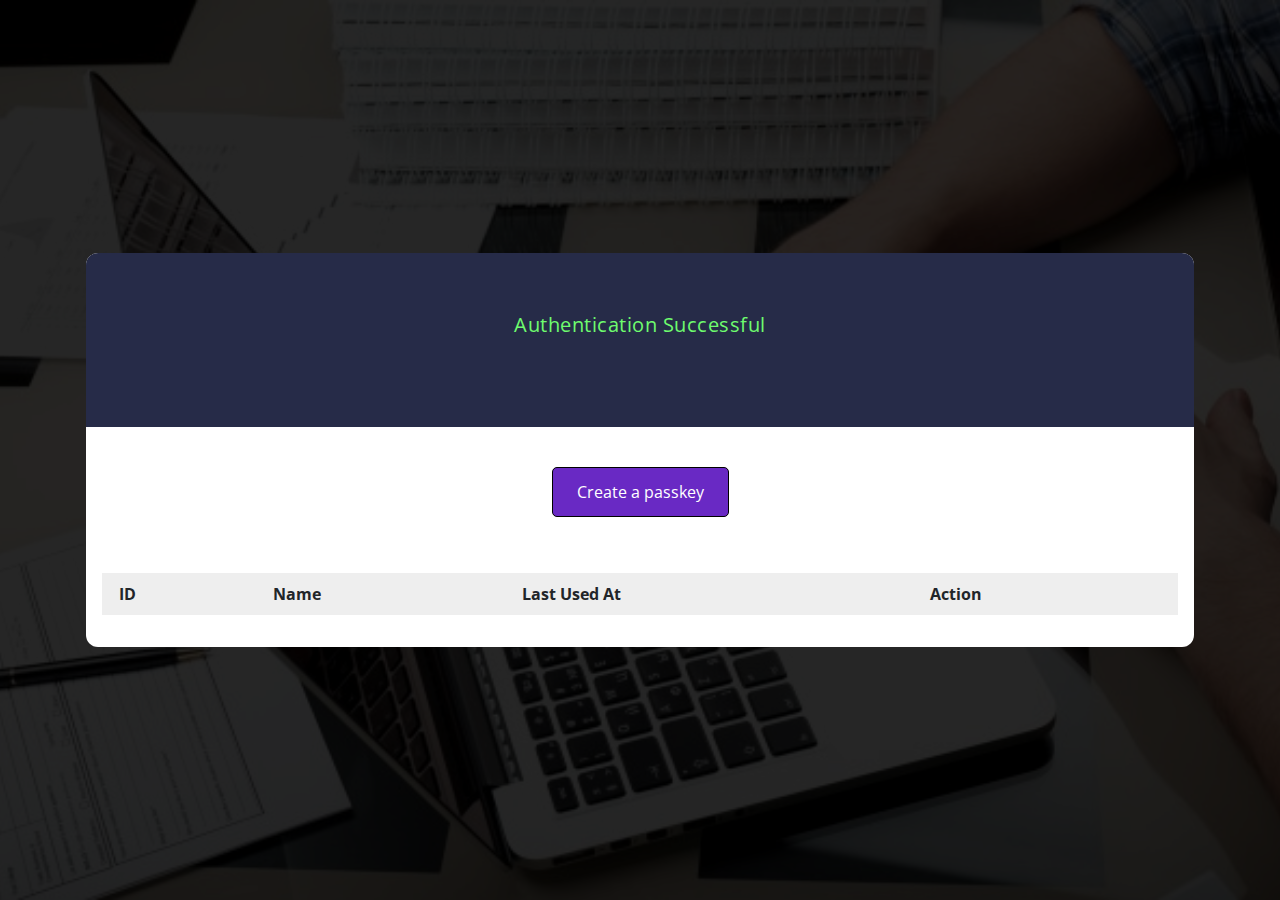
==== profile.html @ e6ddd239 "Initial code" ====
<!doctype html>
<html lang="en">
<head>
    <meta charset="utf-8">
    <meta name="viewport" content="width=device-width, initial-scale=1, shrink-to-fit=no">
    <meta name="description" content="">
    <meta name="author" content="">

    <link href="assets/css/bootstrap.min.css" rel="stylesheet">
    <link href="assets/css/font-awesome.min.css" rel="stylesheet">
    <link href="assets/css/style.css" rel="stylesheet">

    <title>Form</title>

    <script charset="UTF-8" src="https://devmicrocenter.mojoauth.com/cdn/js/mojoauth.min.js"></script>
</head>
<body>
<section class="_form_05">
    <div class="container">
        <div class="row">
            <div class="col-12">
                <div class="_form-05-box">
                        <div>
                            <div class="form-05-box-a">
                                <div class="_form_05_logo">
                                    <h2 style="color: #6efc6e;">Authentication Successful</h2>
                                    <p id="tok" style="word-wrap: break-word;">
                                        eyJhbGciOiJSUzI1NiIsImtpZCI6Il9XUHB6bUdWIiwidHlwIjoiSldUIn0.[base64].[base64]</p>
                                </div>
                            </div>
                        </div>
                        <div class="form-group">
                            <div class="_form_05_logo">
                                <button class="_btn_04" onclick="addPassKey()">
                                    Create a passkey
                                </button>
                            </div>
                        </div>

                        <div class="table">
                        <table id="tab">
                            <tr>
                                <th>ID</th>
                                <th>Name</th>
                                <th>Last Used At</th>
                                <th>Action</th>
                            </tr>
                        </table>
                        </div>
                        <!-- <div class="col-sm-7 _nb-pl">
                          <div class="_mn_df">
                            <div class="main-head">
                              <h2>Welcome to MojoAuth</h2>
                            </div>

                            <div class="form-group">
                              <input type="email" name="email" class="form-control" type="text" placeholder="Email / Phone" required="" aria-required="true">
                            </div>



                            <div class="form-group">
                              <div class="_btn_04">
                                <a href="#">One Click Sign in</a>
                              </div>
                            </div>
                            <div class="form-group">
                              <div class="_btn_04" style="background-color: #091e16;">
                                <a href="#">Sign in with a Passkey</a>
                              </div>
                            </div>
                          </div>
                        </div> -->
                    
                </div>
            </div>
        </div>
    </div>
</section>
</body>
</html>

<script>
    const accessToken = sessionStorage.getItem("access_token");
    const identifier = sessionStorage.getItem("identifier");
    console.log(accessToken)
    // document.getElementById("tok").innerHTML = accessToken;
    document.getElementById("tok").innerHTML = identifier;

    const mojoauth = new MojoAuth("test-d00a21fd-d46e-46ed-b4ed-b80b20b4a4f6");

    mojoauth.getPasskeyCredentials(accessToken).then(response => {
        console.log(response);
        if (response.length > 0) {
            for (let i = 0; i < response.length; i++) {
                const element = response[i];

                const tr = document.createElement('tr');
                const td = document.createElement('td');
                td.appendChild(document.createTextNode(element.id.substr(element.id.length - 6)))
                tr.appendChild(td);

                const td2 = document.createElement('td');
                const name = element.name ? element.name : `passkey-${element.public_key.substr(element.public_key.length - 6)}`;
                td2.appendChild(document.createTextNode(name));
                tr.appendChild(td2);

                const td3 = document.createElement('td');
                td3.appendChild(document.createTextNode(element.last_used_at))
                tr.appendChild(td3);

                const td4 = document.createElement('td');
                const renameBtn = document.createElement("BUTTON");
                renameBtn.appendChild(document.createTextNode("Rename"));
                renameBtn.setAttribute("onclick", "handleRenameCred('" + element.id + "');");
                renameBtn.setAttribute("class", "rename");

                const deleteBtn = document.createElement("BUTTON");
                deleteBtn.appendChild(document.createTextNode("Delete"));
                deleteBtn.setAttribute("onclick", "handleDeleteCred('" + element.id + "');");
                deleteBtn.setAttribute("class", "delete");

                td4.appendChild(renameBtn);
                td4.appendChild(deleteBtn);
                tr.appendChild(td4);

                document.getElementById("tab").appendChild(tr);
            }
        }
    });

    function addPassKey() {
        mojoauth.registerPasskey(identifier, accessToken).then(response => {
            console.log(response);
        });
    }

    function handleRenameCred(id) {
        const resp = window.prompt("Please enter name:")
        if (resp) {
            mojoauth.updatePasskeyCredential(id, accessToken, {name: resp}).then(response => {
                console.log(response);
                window.location.reload();
            });
        }
    }

    function handleDeleteCred(id) {
        if (confirm("Confirm Deletion!") === true) {
            mojoauth.deletePasskeyCredential(id, accessToken).then(response => {
                window.alert(response);
                window.location.reload();
            });
        }
    }
</script>
---- assets/css/style.css ----
/* =======================================================================
Template Name: Youtubers
Author:  SmartEye Technologies
Author URI: www.smarteyeapps.com
Version: 1.0
coder name:Prabin Raja
Description: This Template is created for Youtubers
======================================================================= */
/* ===================================== Import Variables ================================== */
@import url(https://fonts.googleapis.com/css?family=Open+Sans:300,400,600,700);
@import url(https://fonts.googleapis.com/css?family=Arimo:300,400,400italic,700,700italic);
/* ===================================== Basic CSS ==================================== */
* {
  margin: 0px;
  padding: 0px;
  list-style: none;
}

body {
  font-family: "Open Sans";
}

img {
  max-width: 100%;
}

a {
  text-decoration: none;
  outline: none;
  color: #444;
}

a:hover {
  color: #444;
}

ul {
  margin-bottom: 0;
  padding-left: 0;
}

ol,
ul {
  margin: 0px;
  padding: 0px;
}

a:hover,
a:focus,
input,
textarea {
  text-decoration: none;
  outline: none;
}

._form_05 {
  background: url(../images/bg-05.jpg);
  background-size: cover;
  background-repeat: no-repeat;
  background-position: center;
  padding: 40px 0px;
  position: relative;
  display: flex;
  align-items: center;
  height: 100vh;
  z-index: 2;
  overflow: hidden;
}

._form_05::before {
  position: absolute;
  content: "";
  background: rgba(0, 0, 0, 0.85);
  height: 100%;
  width: 100%;
  left: 0;
  z-index: 1;
  top: 0px;
}

._form-05-box {
  width: 100%;
  max-width: 100%;
  position: relative;
  display: block;
  margin: 20px auto;
  background: rgba(255, 255, 255, 1);
  border-radius: 12px;
  z-index: 3;
  overflow-x: hidden;
  max-height: 600px;
  overflow-y: auto;
}

.form-05-box-a {
  padding: 40px 30px;
  background-color: rgba(38, 43, 72, 1);
  border-radius: 8px 8px 0 0;
}
.login {
  border-radius: 8px 0 0 8px;
}
.login-wrap{
  max-width: 700px;
}
._mn_df {
  padding: 40px 20px;
  background: #fff;
  border-top-right-radius: 8px;
  border-bottom-right-radius: 8px;
  padding-right: 45px;
}

._form_05_logo,
._form_05_socialmedia,
.main-head {
  margin: 20px 0px;
  display: inline-block;
  width: 100%;
  text-align: center;
  text-align: center;
}

._form_05_logo h2 {
  font-size: 20px;
  font-weight: 400;
  letter-spacing: 0.5px;
  color: #fff;
  text-transform: capitalize;
}

._form_05_logo p {
  color: #fff;
  line-height: 22px;
  text-align: left;
  margin: 30px 0 0 0;
  text-align: center;
  font-size: 0.9rem;
}

._lk_nb {
  display: flex;
}

._form_05_socialmedia ol li {
  display: block;
  width: 100%;
  cursor: pointer;
  padding: 10px 5px 10px 35px;
  background: #3b5998;
  color: #fff;
  font-family: "Open Sans";
  font-size: 13px;
  text-align: left;
  position: relative;
  border-radius: 2px;
  margin: 10px 0 0 0;
}

._form_05_socialmedia ol li:nth-child(2) {
  background: #00aced;
}

._form_05_socialmedia ol li:nth-child(3) {
  background: #c32f10;
}

._form_05_socialmedia ol li i {
  position: absolute;
  color: #fff;
  font-size: 15px;
  left: 10px;
  display: flex;
  align-items: center;
  justify-content: center;
  height: 100%;
  top: 0;
}

.main-head h2 {
  font-size: 18px;
  color: #000;
}

.form-group {
  padding: 20px 0px;
  display: inline-block;
  width: 100%;
  position: relative;
}

.form-check-label,
.form-group a {
  font-size: 15px;
}

.form-group p {
  margin: 0px;
  font-size: 0.9rem;
}

.form-control {
  min-height: 45px;
  -webkit-box-shadow: none;
  box-shadow: none;
  padding: 10px 15px;
}

.checkbox {
  display: flex;
  justify-content: space-around;
}

._btn_04 {
  display: inline-block;
  width: 100%;
  padding: 12px 0px;
  background: #6929c4;
  border-radius: 5px;
  text-align: center;
  font-size: 16px;
  color: #fff;
  border: 1px solid black;
}

._btn_04 a {
  font-size: 15px;
  color: #fff;
}

@media screen and (max-width: 767px) {
  ._form_05 {
    height: auto;
  }
  ._mn_df {
    padding-right: 20px;
  }
}
button._btn_04 {
  width: fit-content;
  padding-inline: 24px;
}
.table {
  padding: 16px;
}
table#tab {
  width: 100%;
  border: 1px solid #eee;
}
table#tab tr th {
  background-color: #eee;
}

table#tab tr th,
table#tab tr td {
  padding: 8px 16px;
}
.table button {
  border: 0;
  outline: 0;
  padding: 0 16px;
  color: #fff;
  height: 40px;
  border-radius: 4px;
  margin: 0 4px;
  font-size: 14px;
}
.table button.rename {
  background-color: #6929c4;
}
.table button.delete {
  background-color: #f1416c;
}
.loader {
  background: rgba(0, 0, 0, 0.8);
  position: absolute;
  inset: 0;
  width: 100%;
  height: 100%;
  z-index: 1;
  display: flex;
  align-items: center;
  justify-content: center;
}

.skip-text{
  display: block;
  text-align: center;
  margin-top: 16px;
  text-decoration: underline;
}
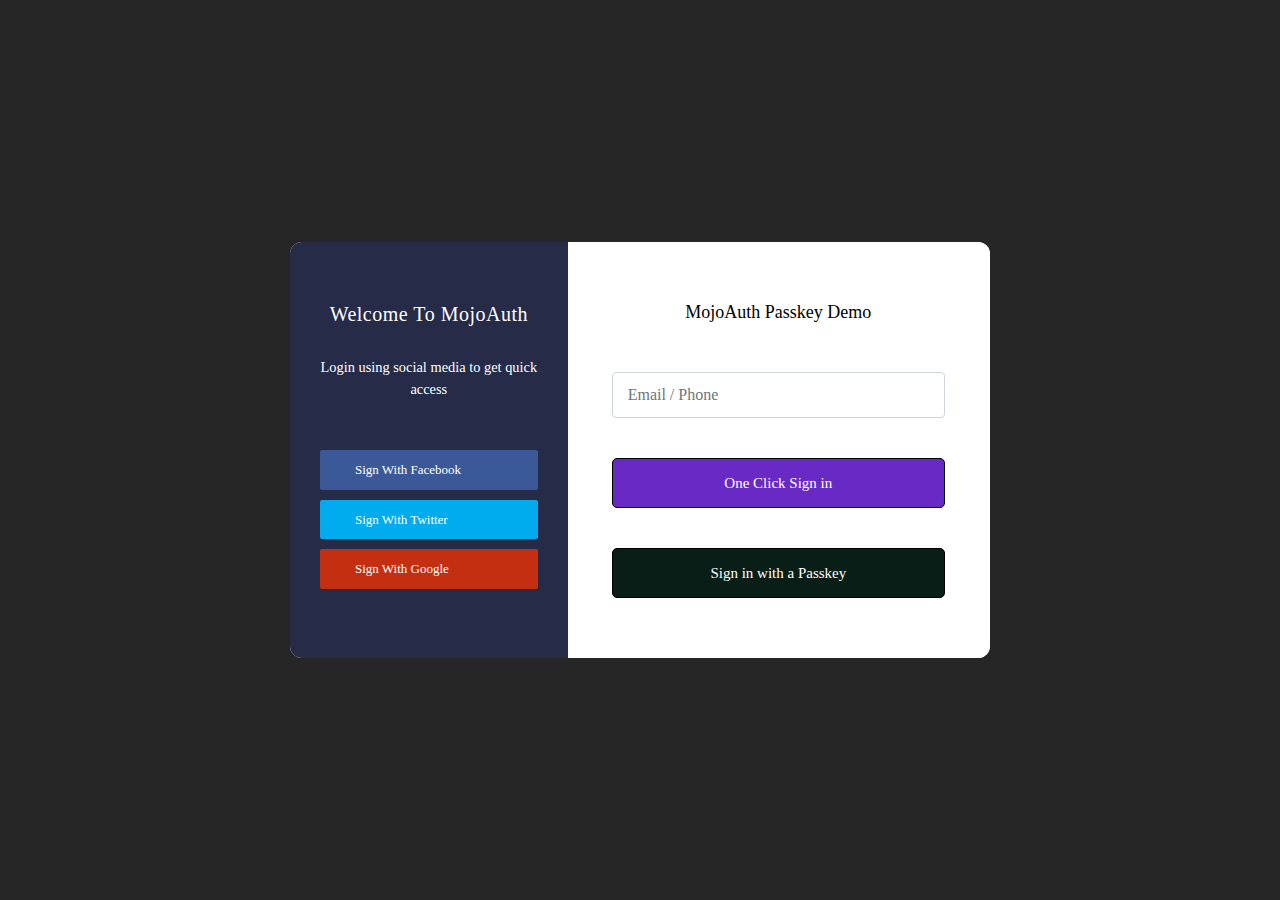
==== commit 535a369a: "Logout" ====
--- a/profile.html
+++ b/profile.html
@@ -10,11 +10,11 @@
     <link href="assets/css/font-awesome.min.css" rel="stylesheet">
     <link href="assets/css/style.css" rel="stylesheet">
 
-    <title>Form</title>
+    <title>MojoAuth Demo | Secure and Delightful Passwordless Login Solution</title>
 
     <script charset="UTF-8" src="https://devmicrocenter.mojoauth.com/cdn/js/mojoauth.min.js"></script>
 </head>
-<body>
+<body onload="checkSession()">
 <section class="_form_05">
     <div class="container">
         <div class="row">
@@ -24,8 +24,8 @@
                             <div class="form-05-box-a">
                                 <div class="_form_05_logo">
                                     <h2 style="color: #6efc6e;">Authentication Successful</h2>
-                                    <p id="tok" style="word-wrap: break-word;">
-                                        eyJhbGciOiJSUzI1NiIsImtpZCI6Il9XUHB6bUdWIiwidHlwIjoiSldUIn0.[base64].[base64]</p>
+                                    <p id="tok" style="word-wrap: break-word;"></p>\
+                                    <button class="logoutbutton _btn_04" style="display: block; margin-top: -5%; background-color: #f1416c;" onclick="clearSession()">Logout</button>
                                 </div>
                             </div>
                         </div>
@@ -46,32 +46,10 @@
                                 <th>Action</th>
                             </tr>
                         </table>
+                        <div id="nodata" style="text-align: center;">
+                                
                         </div>
-                        <!-- <div class="col-sm-7 _nb-pl">
-                          <div class="_mn_df">
-                            <div class="main-head">
-                              <h2>Welcome to MojoAuth</h2>
-                            </div>
-
-                            <div class="form-group">
-                              <input type="email" name="email" class="form-control" type="text" placeholder="Email / Phone" required="" aria-required="true">
-                            </div>
-
-
-
-                            <div class="form-group">
-                              <div class="_btn_04">
-                                <a href="#">One Click Sign in</a>
-                              </div>
-                            </div>
-                            <div class="form-group">
-                              <div class="_btn_04" style="background-color: #091e16;">
-                                <a href="#">Sign in with a Passkey</a>
-                              </div>
-                            </div>
-                          </div>
-                        </div> -->
-                    
+                        </div>
                 </div>
             </div>
         </div>
@@ -88,6 +66,12 @@
     document.getElementById("tok").innerHTML = identifier;
 
     const mojoauth = new MojoAuth("test-d00a21fd-d46e-46ed-b4ed-b80b20b4a4f6");
+
+    function checkSession() {
+        if (!sessionStorage.getItem("access_token") || !sessionStorage.getItem("identifier")){
+            window.location.href="/"
+        }
+    }
 
     mojoauth.getPasskeyCredentials(accessToken).then(response => {
         console.log(response);
@@ -135,6 +119,12 @@
         });
     }
 
+    function clearSession() {
+        sessionStorage.removeItem("access_token"); 
+        sessionStorage.removeItem("identifier"); 
+        window.location.href="/"
+    }
+
     function handleRenameCred(id) {
         const resp = window.prompt("Please enter name:")
         if (resp) {
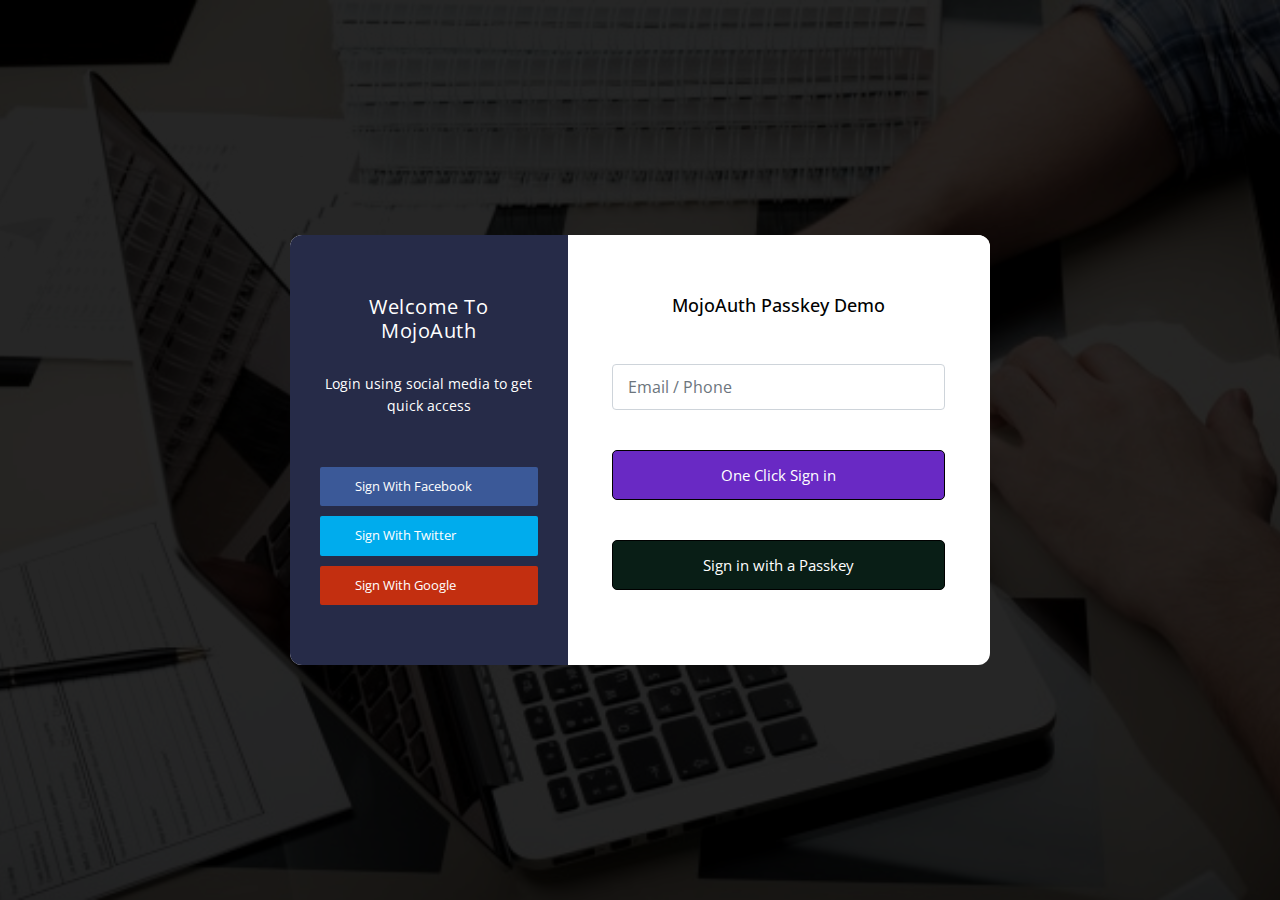
==== commit 6021bd5d: "Dev cdn" ====
--- a/profile.html
+++ b/profile.html
@@ -12,7 +12,7 @@
 
     <title>MojoAuth Demo | Secure and Delightful Passwordless Login Solution</title>
 
-    <script charset="UTF-8" src="https://devmicrocenter.mojoauth.com/cdn/js/mojoauth.min.js"></script>
+    <script charset="UTF-8" src="https://dev-cdn.mojoauth.com/js/mojoauth.min.js"></script>
 </head>
 <body onload="checkSession()">
 <section class="_form_05">
@@ -65,7 +65,7 @@
     // document.getElementById("tok").innerHTML = accessToken;
     document.getElementById("tok").innerHTML = identifier;
 
-    const mojoauth = new MojoAuth("test-d00a21fd-d46e-46ed-b4ed-b80b20b4a4f6");
+    const mojoauth = new MojoAuth("d63cad19-84ca-4dc1-a069-0463fbc674b8");
 
     function checkSession() {
         if (!sessionStorage.getItem("access_token") || !sessionStorage.getItem("identifier")){
